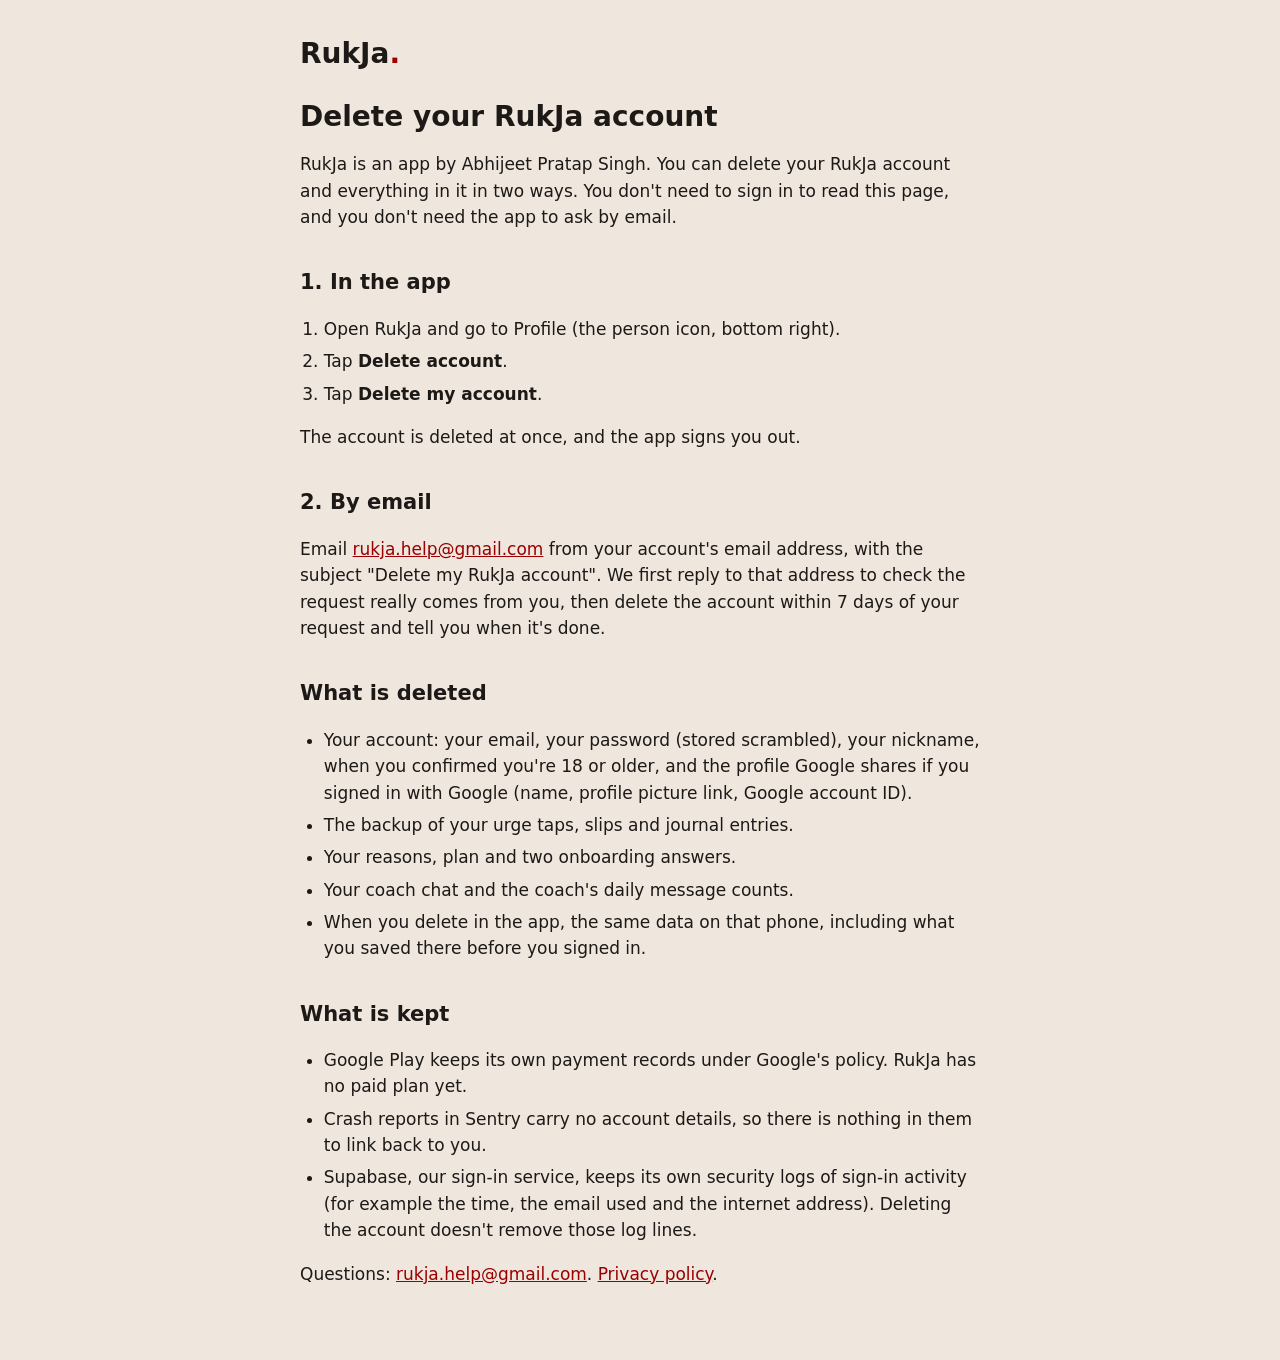
==== delete-account.html @ 867fb4d5 "RukJa privacy policy and delete-account pages (P5-A) Static pages for GitHub Pages: privacy.html (th" ====
<!doctype html>
<html lang="en">
<head>
<meta charset="utf-8">
<meta name="viewport" content="width=device-width, initial-scale=1">
<title>Delete your RukJa account</title>
<link rel="stylesheet" href="style.css">
</head>
<body>
<main>
<p class="brand">RukJa<span class="dot">.</span></p>
<h1>Delete your RukJa account</h1>
<p>RukJa is an app by Abhijeet Pratap Singh. You can delete your RukJa account and everything in it in two ways. You don't need to sign in to read this page, and you don't need the app to ask by email.</p>

<h2>1. In the app</h2>
<ol>
<li>Open RukJa and go to Profile (the person icon, bottom right).</li>
<li>Tap <strong>Delete account</strong>.</li>
<li>Tap <strong>Delete my account</strong>.</li>
</ol>
<p>The account is deleted at once, and the app signs you out.</p>

<h2>2. By email</h2>
<p>Email <a href="mailto:rukja.help@gmail.com?subject=Delete%20my%20RukJa%20account">rukja.help@gmail.com</a> from your account's email address, with the subject "Delete my RukJa account". We first reply to that address to check the request really comes from you, then delete the account within 7 days of your request and tell you when it's done.</p>

<h2>What is deleted</h2>
<ul>
<li>Your account: your email, your password (stored scrambled), your nickname, when you confirmed you're 18 or older, and the profile Google shares if you signed in with Google (name, profile picture link, Google account ID).</li>
<li>The backup of your urge taps, slips and journal entries.</li>
<li>Your reasons, plan and two onboarding answers.</li>
<li>Your coach chat and the coach's daily message counts.</li>
<li>When you delete in the app, the same data on that phone, including what you saved there before you signed in.</li>
</ul>

<h2>What is kept</h2>
<ul>
<li>Google Play keeps its own payment records under Google's policy. RukJa has no paid plan yet.</li>
<li>Crash reports in Sentry carry no account details, so there is nothing in them to link back to you.</li>
<li>Supabase, our sign-in service, keeps its own security logs of sign-in activity (for example the time, the email used and the internet address). Deleting the account doesn't remove those log lines.</li>
</ul>

<p>Questions: <a href="mailto:rukja.help@gmail.com">rukja.help@gmail.com</a>. <a href="privacy.html">Privacy policy</a>.</p>
</main>
</body>
</html>
---- style.css ----
/* RukJa's public pages: the app's cream theme (src/constants/theme.ts), the phone's own font, no scripts, no web
   fonts, no outside requests. Text pairs as in the app: ink on cream 14.2:1, muted 5.6:1, accent 7.2:1. */
:root {
  color-scheme: light;
}
html {
  background: #efe6dd;
}
body {
  margin: 0;
  padding: 32px 20px 56px;
  color: #1c1917;
  font: 17px/1.55 system-ui, -apple-system, "Segoe UI", Roboto, sans-serif;
}
main {
  max-width: 680px;
  margin: 0 auto;
}
.brand {
  margin: 0 0 24px;
  font-size: 28px;
  font-weight: 800;
}
.dot {
  color: #9a0002;
}
h1 {
  margin: 0 0 8px;
  font-size: 28px;
  line-height: 1.25;
}
h2 {
  margin: 36px 0 8px;
  font-size: 21px;
}
h3 {
  margin: 24px 0 4px;
  font-size: 18px;
}
.updated {
  margin-top: 0;
  color: #5f5955;
}
a {
  color: #9a0002;
}
ol,
ul {
  padding-left: 1.4em;
}
li {
  margin: 6px 0;
}
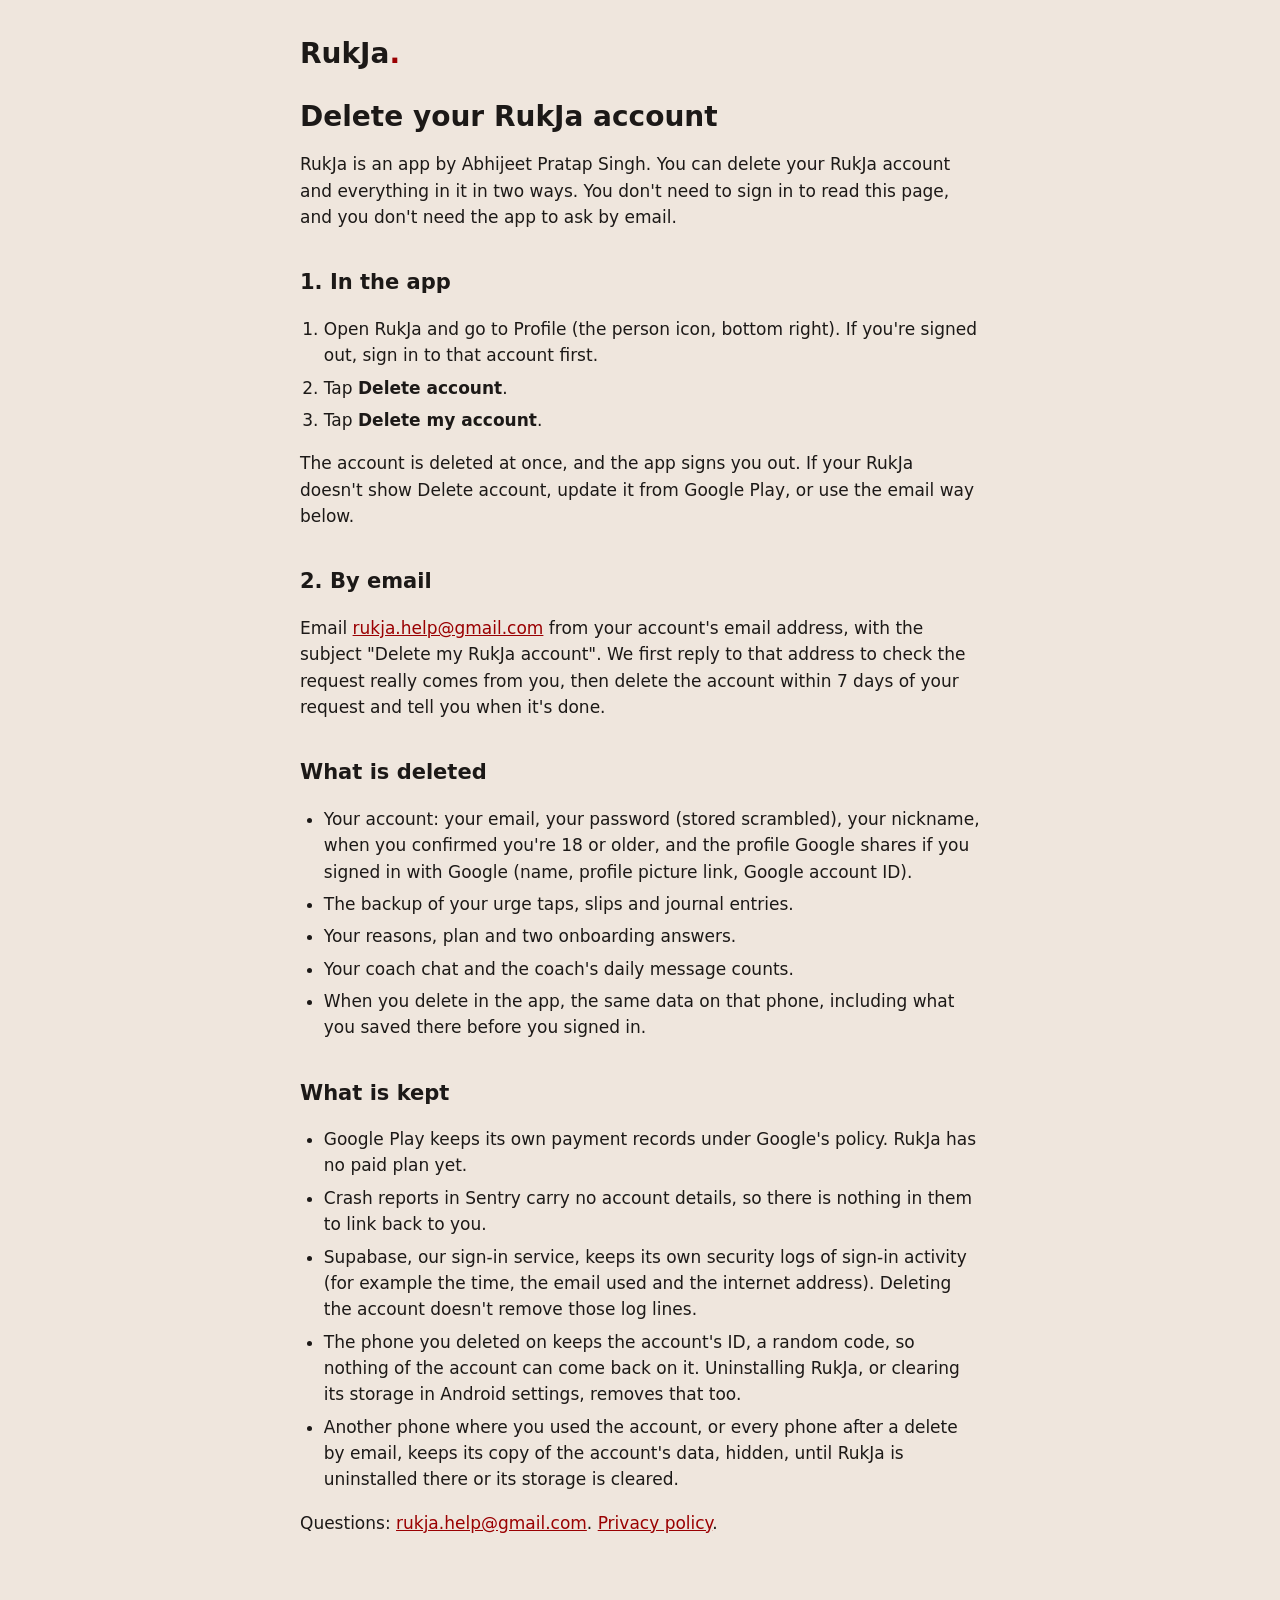
==== commit 72c51c18: "P5-A: privacy and delete pages match the app after review The policy now says the app shows a short " ====
--- a/delete-account.html
+++ b/delete-account.html
@@ -14,11 +14,11 @@
 
 <h2>1. In the app</h2>
 <ol>
-<li>Open RukJa and go to Profile (the person icon, bottom right).</li>
+<li>Open RukJa and go to Profile (the person icon, bottom right). If you're signed out, sign in to that account first.</li>
 <li>Tap <strong>Delete account</strong>.</li>
 <li>Tap <strong>Delete my account</strong>.</li>
 </ol>
-<p>The account is deleted at once, and the app signs you out.</p>
+<p>The account is deleted at once, and the app signs you out. If your RukJa doesn't show Delete account, update it from Google Play, or use the email way below.</p>
 
 <h2>2. By email</h2>
 <p>Email <a href="mailto:rukja.help@gmail.com?subject=Delete%20my%20RukJa%20account">rukja.help@gmail.com</a> from your account's email address, with the subject "Delete my RukJa account". We first reply to that address to check the request really comes from you, then delete the account within 7 days of your request and tell you when it's done.</p>
@@ -37,6 +37,8 @@
 <li>Google Play keeps its own payment records under Google's policy. RukJa has no paid plan yet.</li>
 <li>Crash reports in Sentry carry no account details, so there is nothing in them to link back to you.</li>
 <li>Supabase, our sign-in service, keeps its own security logs of sign-in activity (for example the time, the email used and the internet address). Deleting the account doesn't remove those log lines.</li>
+<li>The phone you deleted on keeps the account's ID, a random code, so nothing of the account can come back on it. Uninstalling RukJa, or clearing its storage in Android settings, removes that too.</li>
+<li>Another phone where you used the account, or every phone after a delete by email, keeps its copy of the account's data, hidden, until RukJa is uninstalled there or its storage is cleared.</li>
 </ul>
 
 <p>Questions: <a href="mailto:rukja.help@gmail.com">rukja.help@gmail.com</a>. <a href="privacy.html">Privacy policy</a>.</p>
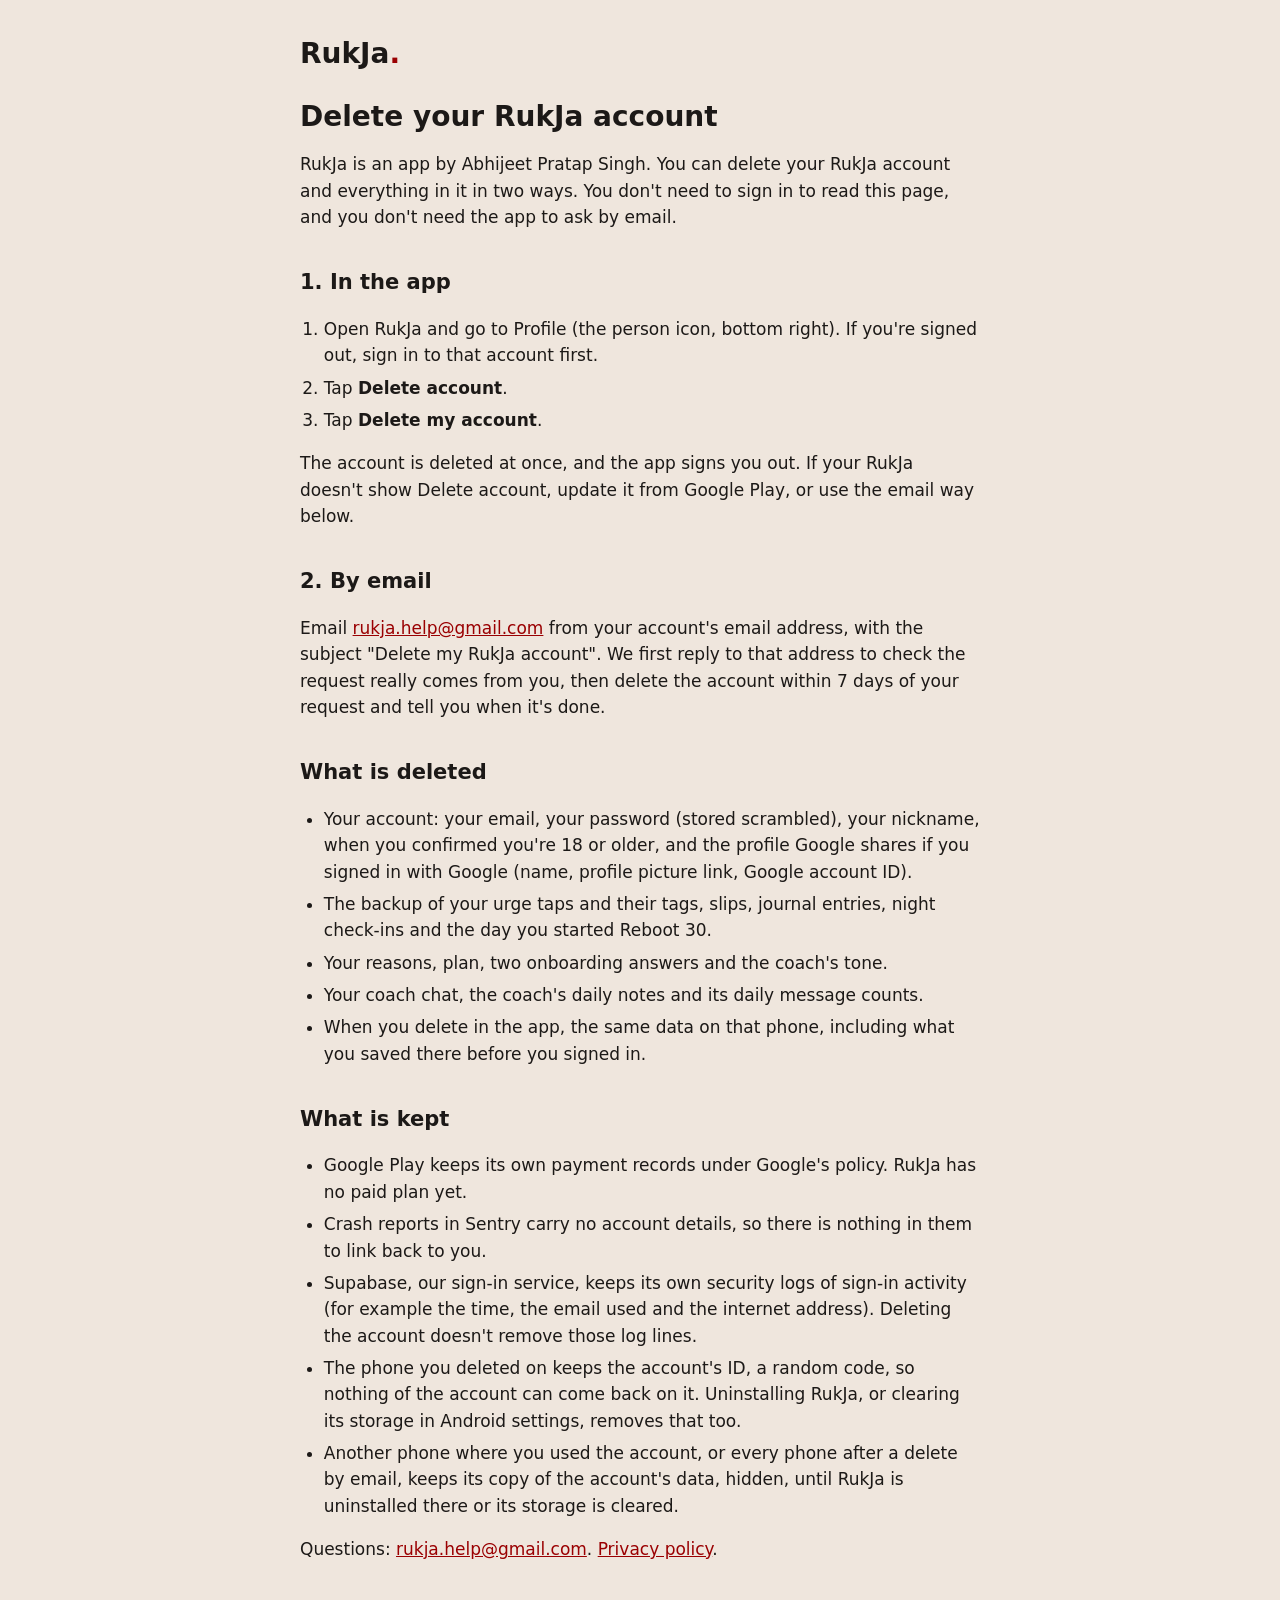
==== commit a72cdd5f: "R1b: privacy and delete pages name the Reboot 30 data The night check-ins, the tags after an urge, t" ====
--- a/delete-account.html
+++ b/delete-account.html
@@ -26,9 +26,9 @@
 <h2>What is deleted</h2>
 <ul>
 <li>Your account: your email, your password (stored scrambled), your nickname, when you confirmed you're 18 or older, and the profile Google shares if you signed in with Google (name, profile picture link, Google account ID).</li>
-<li>The backup of your urge taps, slips and journal entries.</li>
-<li>Your reasons, plan and two onboarding answers.</li>
-<li>Your coach chat and the coach's daily message counts.</li>
+<li>The backup of your urge taps and their tags, slips, journal entries, night check-ins and the day you started Reboot 30.</li>
+<li>Your reasons, plan, two onboarding answers and the coach's tone.</li>
+<li>Your coach chat, the coach's daily notes and its daily message counts.</li>
 <li>When you delete in the app, the same data on that phone, including what you saved there before you signed in.</li>
 </ul>
 
